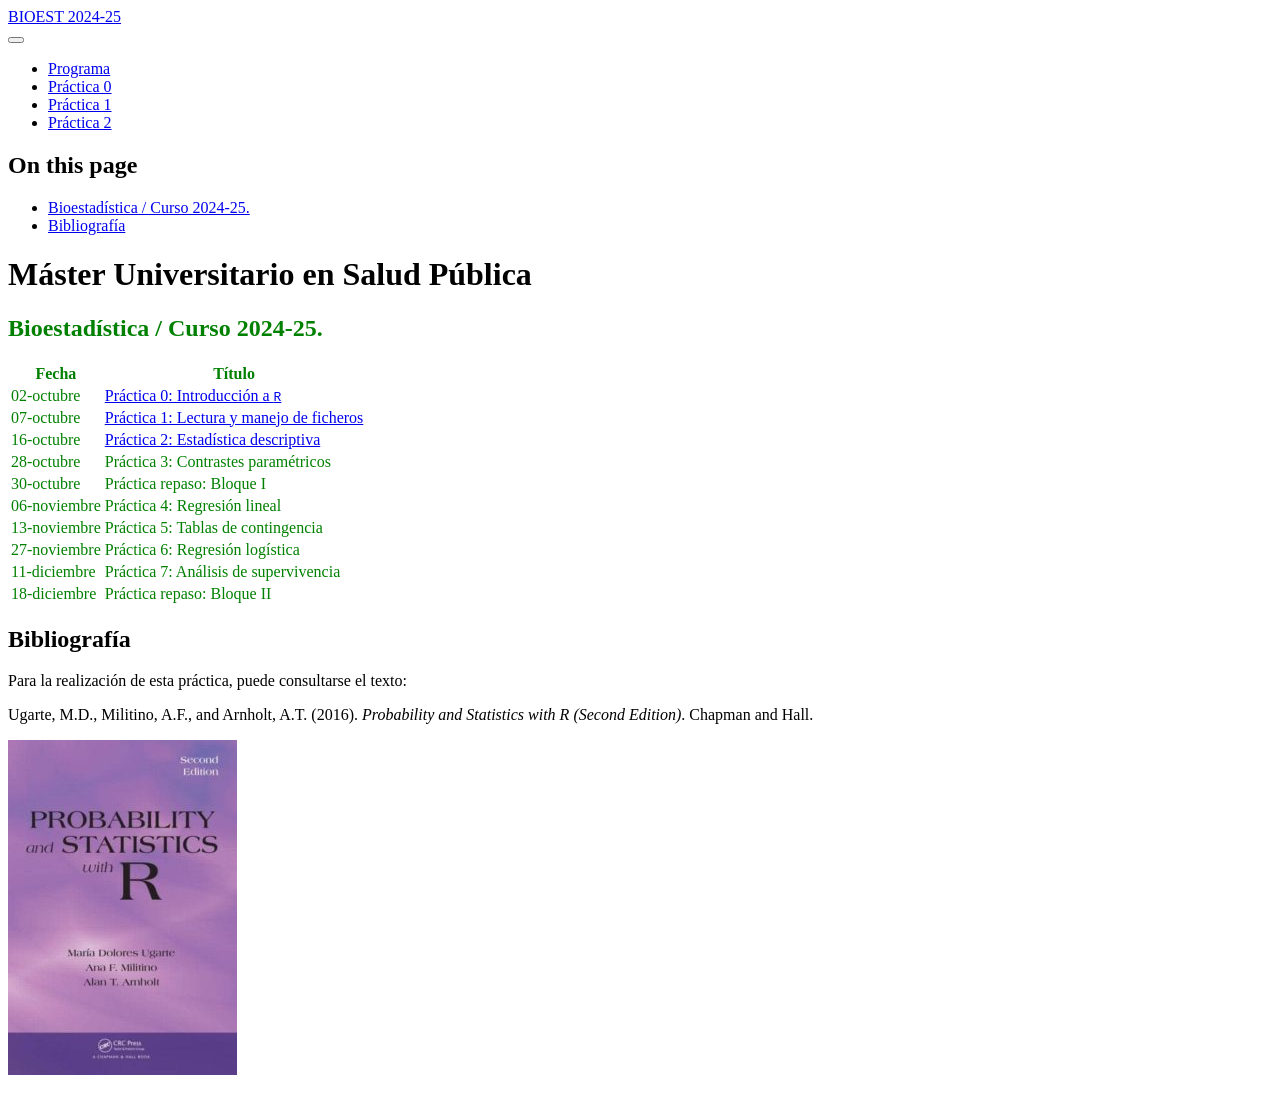
==== docs/index.html @ d5272cf6 "Ejercicio a entregar (práctica 2)" ====
<!DOCTYPE html>
<html xmlns="http://www.w3.org/1999/xhtml" lang="en" xml:lang="en"><head>

<meta charset="utf-8">
<meta name="generator" content="quarto-1.4.553">

<meta name="viewport" content="width=device-width, initial-scale=1.0, user-scalable=yes">


<title>BIOEST 2024-25 - Prácticas</title>
<style>
code{white-space: pre-wrap;}
span.smallcaps{font-variant: small-caps;}
div.columns{display: flex; gap: min(4vw, 1.5em);}
div.column{flex: auto; overflow-x: auto;}
div.hanging-indent{margin-left: 1.5em; text-indent: -1.5em;}
ul.task-list{list-style: none;}
ul.task-list li input[type="checkbox"] {
  width: 0.8em;
  margin: 0 0.8em 0.2em -1em; /* quarto-specific, see https://github.com/quarto-dev/quarto-cli/issues/4556 */ 
  vertical-align: middle;
}
</style>


<script src="site_libs/quarto-nav/quarto-nav.js"></script>
<script src="site_libs/quarto-nav/headroom.min.js"></script>
<script src="site_libs/clipboard/clipboard.min.js"></script>
<script src="site_libs/quarto-search/autocomplete.umd.js"></script>
<script src="site_libs/quarto-search/fuse.min.js"></script>
<script src="site_libs/quarto-search/quarto-search.js"></script>
<meta name="quarto:offset" content="./">
<script src="site_libs/quarto-html/quarto.js"></script>
<script src="site_libs/quarto-html/popper.min.js"></script>
<script src="site_libs/quarto-html/tippy.umd.min.js"></script>
<script src="site_libs/quarto-html/anchor.min.js"></script>
<link href="site_libs/quarto-html/tippy.css" rel="stylesheet">
<link href="site_libs/quarto-html/quarto-syntax-highlighting.css" rel="stylesheet" id="quarto-text-highlighting-styles">
<script src="site_libs/bootstrap/bootstrap.min.js"></script>
<link href="site_libs/bootstrap/bootstrap-icons.css" rel="stylesheet">
<link href="site_libs/bootstrap/bootstrap.min.css" rel="stylesheet" id="quarto-bootstrap" data-mode="light">
<script id="quarto-search-options" type="application/json">{
  "location": "navbar",
  "copy-button": false,
  "collapse-after": 3,
  "panel-placement": "end",
  "type": "overlay",
  "limit": 50,
  "keyboard-shortcut": [
    "f",
    "/",
    "s"
  ],
  "show-item-context": false,
  "language": {
    "search-no-results-text": "No results",
    "search-matching-documents-text": "matching documents",
    "search-copy-link-title": "Copy link to search",
    "search-hide-matches-text": "Hide additional matches",
    "search-more-match-text": "more match in this document",
    "search-more-matches-text": "more matches in this document",
    "search-clear-button-title": "Clear",
    "search-text-placeholder": "",
    "search-detached-cancel-button-title": "Cancel",
    "search-submit-button-title": "Submit",
    "search-label": "Search"
  }
}</script>


<link rel="stylesheet" href="styles.css">
</head>

<body class="nav-fixed">

<div id="quarto-search-results"></div>
  <header id="quarto-header" class="headroom fixed-top">
    <nav class="navbar navbar-expand-lg " data-bs-theme="dark">
      <div class="navbar-container container-fluid">
      <div class="navbar-brand-container mx-auto">
    <a class="navbar-brand" href="./index.html">
    <span class="navbar-title">BIOEST 2024-25</span>
    </a>
  </div>
            <div id="quarto-search" class="" title="Search"></div>
          <button class="navbar-toggler" type="button" data-bs-toggle="collapse" data-bs-target="#navbarCollapse" aria-controls="navbarCollapse" aria-expanded="false" aria-label="Toggle navigation" onclick="if (window.quartoToggleHeadroom) { window.quartoToggleHeadroom(); }">
  <span class="navbar-toggler-icon"></span>
</button>
          <div class="collapse navbar-collapse" id="navbarCollapse">
            <ul class="navbar-nav navbar-nav-scroll me-auto">
  <li class="nav-item">
    <a class="nav-link active" href="./index.html" aria-current="page"> 
<span class="menu-text">Programa</span></a>
  </li>  
  <li class="nav-item">
    <a class="nav-link" href="./Practica0.html"> 
<span class="menu-text">Práctica 0</span></a>
  </li>  
  <li class="nav-item">
    <a class="nav-link" href="./Practica1.html"> 
<span class="menu-text">Práctica 1</span></a>
  </li>  
  <li class="nav-item">
    <a class="nav-link" href="./Practica2.html"> 
<span class="menu-text">Práctica 2</span></a>
  </li>  
</ul>
          </div> <!-- /navcollapse -->
          <div class="quarto-navbar-tools">
</div>
      </div> <!-- /container-fluid -->
    </nav>
</header>
<!-- content -->
<div id="quarto-content" class="quarto-container page-columns page-rows-contents page-layout-article page-navbar">
<!-- sidebar -->
<!-- margin-sidebar -->
    <div id="quarto-margin-sidebar" class="sidebar margin-sidebar">
        <nav id="TOC" role="doc-toc" class="toc-active">
    <h2 id="toc-title">On this page</h2>
   
  <ul>
  <li><a href="#bioestadística-curso-2024-25." id="toc-bioestadística-curso-2024-25." class="nav-link active" data-scroll-target="#bioestadística-curso-2024-25.">Bioestadística / Curso 2024-25.</a></li>
  <li><a href="#bibliografía" id="toc-bibliografía" class="nav-link" data-scroll-target="#bibliografía">Bibliografía</a></li>
  </ul>
</nav>
    </div>
<!-- main -->
<main class="content" id="quarto-document-content">

<header id="title-block-header" class="quarto-title-block default">
<div class="quarto-title">
<h1 class="title">Máster Universitario en Salud Pública</h1>
</div>



<div class="quarto-title-meta">

    
  
    
  </div>
  


</header>


<section id="bioestadística-curso-2024-25." class="level2" style="color: green">
<h2 style="color: green" class="anchored" data-anchor-id="bioestadística-curso-2024-25.">Bioestadística / Curso 2024-25.</h2>
<table class="table">
<thead>
<tr class="header">
<th>Fecha</th>
<th>Título</th>
</tr>
</thead>
<tbody>
<tr class="odd">
<td>02-octubre</td>
<td><a href="./Practica0.html">Práctica 0: Introducción a <code>R</code></a></td>
</tr>
<tr class="even">
<td>07-octubre</td>
<td><a href="./Practica1.html">Práctica 1: Lectura y manejo de ficheros</a></td>
</tr>
<tr class="odd">
<td>16-octubre</td>
<td><a href="./Practica2.html">Práctica 2: Estadística descriptiva</a></td>
</tr>
<tr class="even">
<td>28-octubre</td>
<td>Práctica 3: Contrastes paramétricos</td>
</tr>
<tr class="odd">
<td>30-octubre</td>
<td>Práctica repaso: Bloque I</td>
</tr>
<tr class="even">
<td>06-noviembre</td>
<td>Práctica 4: Regresión lineal</td>
</tr>
<tr class="odd">
<td>13-noviembre</td>
<td>Práctica 5: Tablas de contingencia</td>
</tr>
<tr class="even">
<td>27-noviembre</td>
<td>Práctica 6: Regresión logística</td>
</tr>
<tr class="odd">
<td>11-diciembre</td>
<td>Práctica 7: Análisis de supervivencia</td>
</tr>
<tr class="even">
<td>18-diciembre</td>
<td>Práctica repaso: Bloque II</td>
</tr>
</tbody>
</table>
</section>
<section id="bibliografía" class="level2" style="color: black">
<h2 style="color: black" class="anchored" data-anchor-id="bibliografía">Bibliografía</h2>
<p>Para la realización de esta práctica, puede consultarse el texto:</p>
<p>Ugarte, M.D., Militino, A.F., and Arnholt, A.T. (2016). <em>Probability and Statistics with R (Second Edition)</em>. Chapman and Hall.</p>
<p><img src="img/PASWR2.jpg" class="img-fluid"></p>


</section>

</main> <!-- /main -->
<script id="quarto-html-after-body" type="application/javascript">
window.document.addEventListener("DOMContentLoaded", function (event) {
  const toggleBodyColorMode = (bsSheetEl) => {
    const mode = bsSheetEl.getAttribute("data-mode");
    const bodyEl = window.document.querySelector("body");
    if (mode === "dark") {
      bodyEl.classList.add("quarto-dark");
      bodyEl.classList.remove("quarto-light");
    } else {
      bodyEl.classList.add("quarto-light");
      bodyEl.classList.remove("quarto-dark");
    }
  }
  const toggleBodyColorPrimary = () => {
    const bsSheetEl = window.document.querySelector("link#quarto-bootstrap");
    if (bsSheetEl) {
      toggleBodyColorMode(bsSheetEl);
    }
  }
  toggleBodyColorPrimary();  
  const icon = "";
  const anchorJS = new window.AnchorJS();
  anchorJS.options = {
    placement: 'right',
    icon: icon
  };
  anchorJS.add('.anchored');
  const isCodeAnnotation = (el) => {
    for (const clz of el.classList) {
      if (clz.startsWith('code-annotation-')) {                     
        return true;
      }
    }
    return false;
  }
  const clipboard = new window.ClipboardJS('.code-copy-button', {
    text: function(trigger) {
      const codeEl = trigger.previousElementSibling.cloneNode(true);
      for (const childEl of codeEl.children) {
        if (isCodeAnnotation(childEl)) {
          childEl.remove();
        }
      }
      return codeEl.innerText;
    }
  });
  clipboard.on('success', function(e) {
    // button target
    const button = e.trigger;
    // don't keep focus
    button.blur();
    // flash "checked"
    button.classList.add('code-copy-button-checked');
    var currentTitle = button.getAttribute("title");
    button.setAttribute("title", "Copied!");
    let tooltip;
    if (window.bootstrap) {
      button.setAttribute("data-bs-toggle", "tooltip");
      button.setAttribute("data-bs-placement", "left");
      button.setAttribute("data-bs-title", "Copied!");
      tooltip = new bootstrap.Tooltip(button, 
        { trigger: "manual", 
          customClass: "code-copy-button-tooltip",
          offset: [0, -8]});
      tooltip.show();    
    }
    setTimeout(function() {
      if (tooltip) {
        tooltip.hide();
        button.removeAttribute("data-bs-title");
        button.removeAttribute("data-bs-toggle");
        button.removeAttribute("data-bs-placement");
      }
      button.setAttribute("title", currentTitle);
      button.classList.remove('code-copy-button-checked');
    }, 1000);
    // clear code selection
    e.clearSelection();
  });
    var localhostRegex = new RegExp(/^(?:http|https):\/\/localhost\:?[0-9]*\//);
    var mailtoRegex = new RegExp(/^mailto:/);
      var filterRegex = new RegExp('/' + window.location.host + '/');
    var isInternal = (href) => {
        return filterRegex.test(href) || localhostRegex.test(href) || mailtoRegex.test(href);
    }
    // Inspect non-navigation links and adorn them if external
 	var links = window.document.querySelectorAll('a[href]:not(.nav-link):not(.navbar-brand):not(.toc-action):not(.sidebar-link):not(.sidebar-item-toggle):not(.pagination-link):not(.no-external):not([aria-hidden]):not(.dropdown-item):not(.quarto-navigation-tool)');
    for (var i=0; i<links.length; i++) {
      const link = links[i];
      if (!isInternal(link.href)) {
        // undo the damage that might have been done by quarto-nav.js in the case of
        // links that we want to consider external
        if (link.dataset.originalHref !== undefined) {
          link.href = link.dataset.originalHref;
        }
          // target, if specified
          link.setAttribute("target", "_blank");
          if (link.getAttribute("rel") === null) {
            link.setAttribute("rel", "noopener");
          }
      }
    }
  function tippyHover(el, contentFn, onTriggerFn, onUntriggerFn) {
    const config = {
      allowHTML: true,
      maxWidth: 500,
      delay: 100,
      arrow: false,
      appendTo: function(el) {
          return el.parentElement;
      },
      interactive: true,
      interactiveBorder: 10,
      theme: 'quarto',
      placement: 'bottom-start',
    };
    if (contentFn) {
      config.content = contentFn;
    }
    if (onTriggerFn) {
      config.onTrigger = onTriggerFn;
    }
    if (onUntriggerFn) {
      config.onUntrigger = onUntriggerFn;
    }
    window.tippy(el, config); 
  }
  const noterefs = window.document.querySelectorAll('a[role="doc-noteref"]');
  for (var i=0; i<noterefs.length; i++) {
    const ref = noterefs[i];
    tippyHover(ref, function() {
      // use id or data attribute instead here
      let href = ref.getAttribute('data-footnote-href') || ref.getAttribute('href');
      try { href = new URL(href).hash; } catch {}
      const id = href.replace(/^#\/?/, "");
      const note = window.document.getElementById(id);
      if (note) {
        return note.innerHTML;
      } else {
        return "";
      }
    });
  }
  const xrefs = window.document.querySelectorAll('a.quarto-xref');
  const processXRef = (id, note) => {
    // Strip column container classes
    const stripColumnClz = (el) => {
      el.classList.remove("page-full", "page-columns");
      if (el.children) {
        for (const child of el.children) {
          stripColumnClz(child);
        }
      }
    }
    stripColumnClz(note)
    if (id === null || id.startsWith('sec-')) {
      // Special case sections, only their first couple elements
      const container = document.createElement("div");
      if (note.children && note.children.length > 2) {
        container.appendChild(note.children[0].cloneNode(true));
        for (let i = 1; i < note.children.length; i++) {
          const child = note.children[i];
          if (child.tagName === "P" && child.innerText === "") {
            continue;
          } else {
            container.appendChild(child.cloneNode(true));
            break;
          }
        }
        if (window.Quarto?.typesetMath) {
          window.Quarto.typesetMath(container);
        }
        return container.innerHTML
      } else {
        if (window.Quarto?.typesetMath) {
          window.Quarto.typesetMath(note);
        }
        return note.innerHTML;
      }
    } else {
      // Remove any anchor links if they are present
      const anchorLink = note.querySelector('a.anchorjs-link');
      if (anchorLink) {
        anchorLink.remove();
      }
      if (window.Quarto?.typesetMath) {
        window.Quarto.typesetMath(note);
      }
      // TODO in 1.5, we should make sure this works without a callout special case
      if (note.classList.contains("callout")) {
        return note.outerHTML;
      } else {
        return note.innerHTML;
      }
    }
  }
  for (var i=0; i<xrefs.length; i++) {
    const xref = xrefs[i];
    tippyHover(xref, undefined, function(instance) {
      instance.disable();
      let url = xref.getAttribute('href');
      let hash = undefined; 
      if (url.startsWith('#')) {
        hash = url;
      } else {
        try { hash = new URL(url).hash; } catch {}
      }
      if (hash) {
        const id = hash.replace(/^#\/?/, "");
        const note = window.document.getElementById(id);
        if (note !== null) {
          try {
            const html = processXRef(id, note.cloneNode(true));
            instance.setContent(html);
          } finally {
            instance.enable();
            instance.show();
          }
        } else {
          // See if we can fetch this
          fetch(url.split('#')[0])
          .then(res => res.text())
          .then(html => {
            const parser = new DOMParser();
            const htmlDoc = parser.parseFromString(html, "text/html");
            const note = htmlDoc.getElementById(id);
            if (note !== null) {
              const html = processXRef(id, note);
              instance.setContent(html);
            } 
          }).finally(() => {
            instance.enable();
            instance.show();
          });
        }
      } else {
        // See if we can fetch a full url (with no hash to target)
        // This is a special case and we should probably do some content thinning / targeting
        fetch(url)
        .then(res => res.text())
        .then(html => {
          const parser = new DOMParser();
          const htmlDoc = parser.parseFromString(html, "text/html");
          const note = htmlDoc.querySelector('main.content');
          if (note !== null) {
            // This should only happen for chapter cross references
            // (since there is no id in the URL)
            // remove the first header
            if (note.children.length > 0 && note.children[0].tagName === "HEADER") {
              note.children[0].remove();
            }
            const html = processXRef(null, note);
            instance.setContent(html);
          } 
        }).finally(() => {
          instance.enable();
          instance.show();
        });
      }
    }, function(instance) {
    });
  }
      let selectedAnnoteEl;
      const selectorForAnnotation = ( cell, annotation) => {
        let cellAttr = 'data-code-cell="' + cell + '"';
        let lineAttr = 'data-code-annotation="' +  annotation + '"';
        const selector = 'span[' + cellAttr + '][' + lineAttr + ']';
        return selector;
      }
      const selectCodeLines = (annoteEl) => {
        const doc = window.document;
        const targetCell = annoteEl.getAttribute("data-target-cell");
        const targetAnnotation = annoteEl.getAttribute("data-target-annotation");
        const annoteSpan = window.document.querySelector(selectorForAnnotation(targetCell, targetAnnotation));
        const lines = annoteSpan.getAttribute("data-code-lines").split(",");
        const lineIds = lines.map((line) => {
          return targetCell + "-" + line;
        })
        let top = null;
        let height = null;
        let parent = null;
        if (lineIds.length > 0) {
            //compute the position of the single el (top and bottom and make a div)
            const el = window.document.getElementById(lineIds[0]);
            top = el.offsetTop;
            height = el.offsetHeight;
            parent = el.parentElement.parentElement;
          if (lineIds.length > 1) {
            const lastEl = window.document.getElementById(lineIds[lineIds.length - 1]);
            const bottom = lastEl.offsetTop + lastEl.offsetHeight;
            height = bottom - top;
          }
          if (top !== null && height !== null && parent !== null) {
            // cook up a div (if necessary) and position it 
            let div = window.document.getElementById("code-annotation-line-highlight");
            if (div === null) {
              div = window.document.createElement("div");
              div.setAttribute("id", "code-annotation-line-highlight");
              div.style.position = 'absolute';
              parent.appendChild(div);
            }
            div.style.top = top - 2 + "px";
            div.style.height = height + 4 + "px";
            div.style.left = 0;
            let gutterDiv = window.document.getElementById("code-annotation-line-highlight-gutter");
            if (gutterDiv === null) {
              gutterDiv = window.document.createElement("div");
              gutterDiv.setAttribute("id", "code-annotation-line-highlight-gutter");
              gutterDiv.style.position = 'absolute';
              const codeCell = window.document.getElementById(targetCell);
              const gutter = codeCell.querySelector('.code-annotation-gutter');
              gutter.appendChild(gutterDiv);
            }
            gutterDiv.style.top = top - 2 + "px";
            gutterDiv.style.height = height + 4 + "px";
          }
          selectedAnnoteEl = annoteEl;
        }
      };
      const unselectCodeLines = () => {
        const elementsIds = ["code-annotation-line-highlight", "code-annotation-line-highlight-gutter"];
        elementsIds.forEach((elId) => {
          const div = window.document.getElementById(elId);
          if (div) {
            div.remove();
          }
        });
        selectedAnnoteEl = undefined;
      };
        // Handle positioning of the toggle
    window.addEventListener(
      "resize",
      throttle(() => {
        elRect = undefined;
        if (selectedAnnoteEl) {
          selectCodeLines(selectedAnnoteEl);
        }
      }, 10)
    );
    function throttle(fn, ms) {
    let throttle = false;
    let timer;
      return (...args) => {
        if(!throttle) { // first call gets through
            fn.apply(this, args);
            throttle = true;
        } else { // all the others get throttled
            if(timer) clearTimeout(timer); // cancel #2
            timer = setTimeout(() => {
              fn.apply(this, args);
              timer = throttle = false;
            }, ms);
        }
      };
    }
      // Attach click handler to the DT
      const annoteDls = window.document.querySelectorAll('dt[data-target-cell]');
      for (const annoteDlNode of annoteDls) {
        annoteDlNode.addEventListener('click', (event) => {
          const clickedEl = event.target;
          if (clickedEl !== selectedAnnoteEl) {
            unselectCodeLines();
            const activeEl = window.document.querySelector('dt[data-target-cell].code-annotation-active');
            if (activeEl) {
              activeEl.classList.remove('code-annotation-active');
            }
            selectCodeLines(clickedEl);
            clickedEl.classList.add('code-annotation-active');
          } else {
            // Unselect the line
            unselectCodeLines();
            clickedEl.classList.remove('code-annotation-active');
          }
        });
      }
  const findCites = (el) => {
    const parentEl = el.parentElement;
    if (parentEl) {
      const cites = parentEl.dataset.cites;
      if (cites) {
        return {
          el,
          cites: cites.split(' ')
        };
      } else {
        return findCites(el.parentElement)
      }
    } else {
      return undefined;
    }
  };
  var bibliorefs = window.document.querySelectorAll('a[role="doc-biblioref"]');
  for (var i=0; i<bibliorefs.length; i++) {
    const ref = bibliorefs[i];
    const citeInfo = findCites(ref);
    if (citeInfo) {
      tippyHover(citeInfo.el, function() {
        var popup = window.document.createElement('div');
        citeInfo.cites.forEach(function(cite) {
          var citeDiv = window.document.createElement('div');
          citeDiv.classList.add('hanging-indent');
          citeDiv.classList.add('csl-entry');
          var biblioDiv = window.document.getElementById('ref-' + cite);
          if (biblioDiv) {
            citeDiv.innerHTML = biblioDiv.innerHTML;
          }
          popup.appendChild(citeDiv);
        });
        return popup.innerHTML;
      });
    }
  }
});
</script>
</div> <!-- /content -->




</body></html>
---- docs/site_libs/quarto-html/tippy.css ----
.tippy-box[data-animation=fade][data-state=hidden]{opacity:0}[data-tippy-root]{max-width:calc(100vw - 10px)}.tippy-box{position:relative;background-color:#333;color:#fff;border-radius:4px;font-size:14px;line-height:1.4;white-space:normal;outline:0;transition-property:transform,visibility,opacity}.tippy-box[data-placement^=top]>.tippy-arrow{bottom:0}.tippy-box[data-placement^=top]>.tippy-arrow:before{bottom:-7px;left:0;border-width:8px 8px 0;border-top-color:initial;transform-origin:center top}.tippy-box[data-placement^=bottom]>.tippy-arrow{top:0}.tippy-box[data-placement^=bottom]>.tippy-arrow:before{top:-7px;left:0;border-width:0 8px 8px;border-bottom-color:initial;transform-origin:center bottom}.tippy-box[data-placement^=left]>.tippy-arrow{right:0}.tippy-box[data-placement^=left]>.tippy-arrow:before{border-width:8px 0 8px 8px;border-left-color:initial;right:-7px;transform-origin:center left}.tippy-box[data-placement^=right]>.tippy-arrow{left:0}.tippy-box[data-placement^=right]>.tippy-arrow:before{left:-7px;border-width:8px 8px 8px 0;border-right-color:initial;transform-origin:center right}.tippy-box[data-inertia][data-state=visible]{transition-timing-function:cubic-bezier(.54,1.5,.38,1.11)}.tippy-arrow{width:16px;height:16px;color:#333}.tippy-arrow:before{content:"";position:absolute;border-color:transparent;border-style:solid}.tippy-content{position:relative;padding:5px 9px;z-index:1}
---- docs/site_libs/quarto-html/quarto-syntax-highlighting.css ----
/* quarto syntax highlight colors */
:root {
  --quarto-hl-ot-color: #003B4F;
  --quarto-hl-at-color: #657422;
  --quarto-hl-ss-color: #20794D;
  --quarto-hl-an-color: #5E5E5E;
  --quarto-hl-fu-color: #4758AB;
  --quarto-hl-st-color: #20794D;
  --quarto-hl-cf-color: #003B4F;
  --quarto-hl-op-color: #5E5E5E;
  --quarto-hl-er-color: #AD0000;
  --quarto-hl-bn-color: #AD0000;
  --quarto-hl-al-color: #AD0000;
  --quarto-hl-va-color: #111111;
  --quarto-hl-bu-color: inherit;
  --quarto-hl-ex-color: inherit;
  --quarto-hl-pp-color: #AD0000;
  --quarto-hl-in-color: #5E5E5E;
  --quarto-hl-vs-color: #20794D;
  --quarto-hl-wa-color: #5E5E5E;
  --quarto-hl-do-color: #5E5E5E;
  --quarto-hl-im-color: #00769E;
  --quarto-hl-ch-color: #20794D;
  --quarto-hl-dt-color: #AD0000;
  --quarto-hl-fl-color: #AD0000;
  --quarto-hl-co-color: #5E5E5E;
  --quarto-hl-cv-color: #5E5E5E;
  --quarto-hl-cn-color: #8f5902;
  --quarto-hl-sc-color: #5E5E5E;
  --quarto-hl-dv-color: #AD0000;
  --quarto-hl-kw-color: #003B4F;
}

/* other quarto variables */
:root {
  --quarto-font-monospace: SFMono-Regular, Menlo, Monaco, Consolas, "Liberation Mono", "Courier New", monospace;
}

pre > code.sourceCode > span {
  color: #003B4F;
}

code span {
  color: #003B4F;
}

code.sourceCode > span {
  color: #003B4F;
}

div.sourceCode,
div.sourceCode pre.sourceCode {
  color: #003B4F;
}

code span.ot {
  color: #003B4F;
  font-style: inherit;
}

code span.at {
  color: #657422;
  font-style: inherit;
}

code span.ss {
  color: #20794D;
  font-style: inherit;
}

code span.an {
  color: #5E5E5E;
  font-style: inherit;
}

code span.fu {
  color: #4758AB;
  font-style: inherit;
}

code span.st {
  color: #20794D;
  font-style: inherit;
}

code span.cf {
  color: #003B4F;
  font-style: inherit;
}

code span.op {
  color: #5E5E5E;
  font-style: inherit;
}

code span.er {
  color: #AD0000;
  font-style: inherit;
}

code span.bn {
  color: #AD0000;
  font-style: inherit;
}

code span.al {
  color: #AD0000;
  font-style: inherit;
}

code span.va {
  color: #111111;
  font-style: inherit;
}

code span.bu {
  font-style: inherit;
}

code span.ex {
  font-style: inherit;
}

code span.pp {
  color: #AD0000;
  font-style: inherit;
}

code span.in {
  color: #5E5E5E;
  font-style: inherit;
}

code span.vs {
  color: #20794D;
  font-style: inherit;
}

code span.wa {
  color: #5E5E5E;
  font-style: italic;
}

code span.do {
  color: #5E5E5E;
  font-style: italic;
}

code span.im {
  color: #00769E;
  font-style: inherit;
}

code span.ch {
  color: #20794D;
  font-style: inherit;
}

code span.dt {
  color: #AD0000;
  font-style: inherit;
}

code span.fl {
  color: #AD0000;
  font-style: inherit;
}

code span.co {
  color: #5E5E5E;
  font-style: inherit;
}

code span.cv {
  color: #5E5E5E;
  font-style: italic;
}

code span.cn {
  color: #8f5902;
  font-style: inherit;
}

code span.sc {
  color: #5E5E5E;
  font-style: inherit;
}

code span.dv {
  color: #AD0000;
  font-style: inherit;
}

code span.kw {
  color: #003B4F;
  font-style: inherit;
}

.prevent-inlining {
  content: "</";
}

/*# sourceMappingURL=debc5d5d77c3f9108843748ff7464032.css.map */
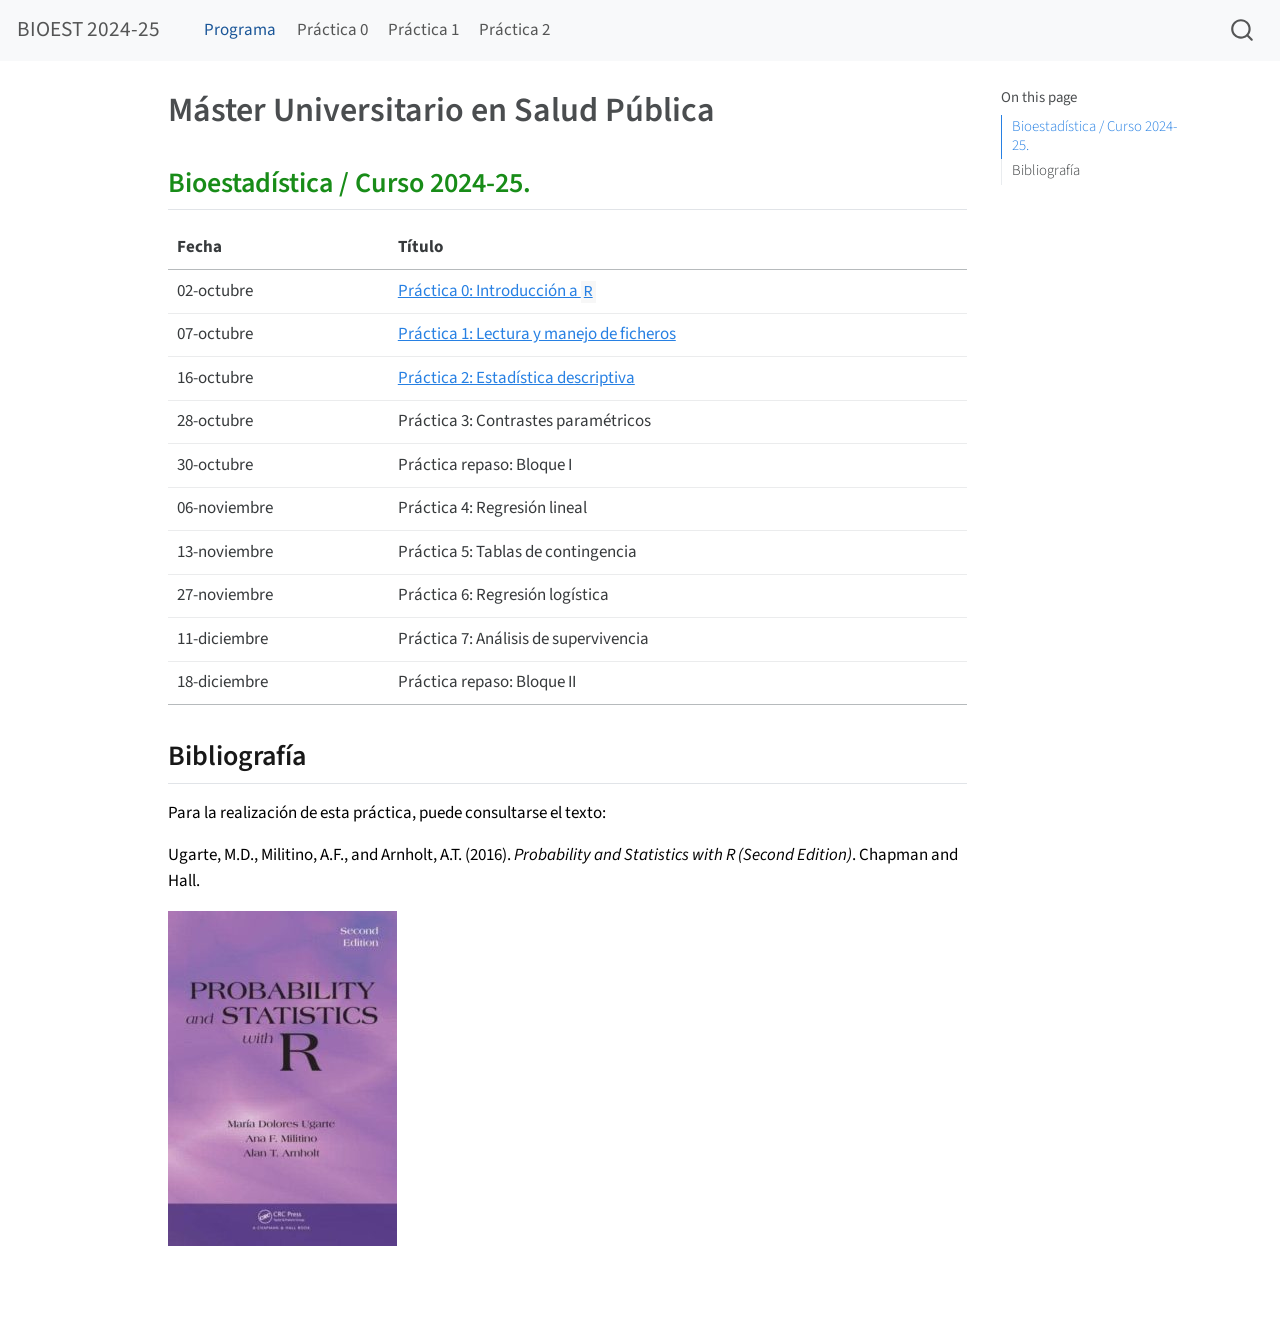
==== commit 08ceca28: "Actualizar código" ====
--- a/docs/index.html
+++ b/docs/index.html
@@ -2,7 +2,7 @@
 <html xmlns="http://www.w3.org/1999/xhtml" lang="en" xml:lang="en"><head>
 
 <meta charset="utf-8">
-<meta name="generator" content="quarto-1.4.553">
+<meta name="generator" content="quarto-1.3.450">
 
 <meta name="viewport" content="width=device-width, initial-scale=1.0, user-scalable=yes">
 
@@ -45,13 +45,7 @@
   "collapse-after": 3,
   "panel-placement": "end",
   "type": "overlay",
-  "limit": 50,
-  "keyboard-shortcut": [
-    "f",
-    "/",
-    "s"
-  ],
-  "show-item-context": false,
+  "limit": 20,
   "language": {
     "search-no-results-text": "No results",
     "search-matching-documents-text": "matching documents",
@@ -60,7 +54,6 @@
     "search-more-match-text": "more match in this document",
     "search-more-matches-text": "more matches in this document",
     "search-clear-button-title": "Clear",
-    "search-text-placeholder": "",
     "search-detached-cancel-button-title": "Cancel",
     "search-submit-button-title": "Submit",
     "search-label": "Search"
@@ -75,9 +68,9 @@
 
 <div id="quarto-search-results"></div>
   <header id="quarto-header" class="headroom fixed-top">
-    <nav class="navbar navbar-expand-lg " data-bs-theme="dark">
+    <nav class="navbar navbar-expand-lg navbar-dark ">
       <div class="navbar-container container-fluid">
-      <div class="navbar-brand-container mx-auto">
+      <div class="navbar-brand-container">
     <a class="navbar-brand" href="./index.html">
     <span class="navbar-title">BIOEST 2024-25</span>
     </a>
@@ -89,25 +82,25 @@
           <div class="collapse navbar-collapse" id="navbarCollapse">
             <ul class="navbar-nav navbar-nav-scroll me-auto">
   <li class="nav-item">
-    <a class="nav-link active" href="./index.html" aria-current="page"> 
-<span class="menu-text">Programa</span></a>
+    <a class="nav-link active" href="./index.html" rel="" target="" aria-current="page">
+ <span class="menu-text">Programa</span></a>
   </li>  
   <li class="nav-item">
-    <a class="nav-link" href="./Practica0.html"> 
-<span class="menu-text">Práctica 0</span></a>
+    <a class="nav-link" href="./Practica0.html" rel="" target="">
+ <span class="menu-text">Práctica 0</span></a>
   </li>  
   <li class="nav-item">
-    <a class="nav-link" href="./Practica1.html"> 
-<span class="menu-text">Práctica 1</span></a>
+    <a class="nav-link" href="./Practica1.html" rel="" target="">
+ <span class="menu-text">Práctica 1</span></a>
   </li>  
   <li class="nav-item">
-    <a class="nav-link" href="./Practica2.html"> 
-<span class="menu-text">Práctica 2</span></a>
+    <a class="nav-link" href="./Practica2.html" rel="" target="">
+ <span class="menu-text">Práctica 2</span></a>
   </li>  
 </ul>
+            <div class="quarto-navbar-tools ms-auto">
+</div>
           </div> <!-- /navcollapse -->
-          <div class="quarto-navbar-tools">
-</div>
       </div> <!-- /container-fluid -->
     </nav>
 </header>
@@ -143,9 +136,7 @@
   </div>
   
 
-
 </header>
-
 
 <section id="bioestadística-curso-2024-25." class="level2" style="color: green">
 <h2 style="color: green" class="anchored" data-anchor-id="bioestadística-curso-2024-25.">Bioestadística / Curso 2024-25.</h2>
@@ -289,32 +280,10 @@
     // clear code selection
     e.clearSelection();
   });
-    var localhostRegex = new RegExp(/^(?:http|https):\/\/localhost\:?[0-9]*\//);
-    var mailtoRegex = new RegExp(/^mailto:/);
-      var filterRegex = new RegExp('/' + window.location.host + '/');
-    var isInternal = (href) => {
-        return filterRegex.test(href) || localhostRegex.test(href) || mailtoRegex.test(href);
-    }
-    // Inspect non-navigation links and adorn them if external
- 	var links = window.document.querySelectorAll('a[href]:not(.nav-link):not(.navbar-brand):not(.toc-action):not(.sidebar-link):not(.sidebar-item-toggle):not(.pagination-link):not(.no-external):not([aria-hidden]):not(.dropdown-item):not(.quarto-navigation-tool)');
-    for (var i=0; i<links.length; i++) {
-      const link = links[i];
-      if (!isInternal(link.href)) {
-        // undo the damage that might have been done by quarto-nav.js in the case of
-        // links that we want to consider external
-        if (link.dataset.originalHref !== undefined) {
-          link.href = link.dataset.originalHref;
-        }
-          // target, if specified
-          link.setAttribute("target", "_blank");
-          if (link.getAttribute("rel") === null) {
-            link.setAttribute("rel", "noopener");
-          }
-      }
-    }
-  function tippyHover(el, contentFn, onTriggerFn, onUntriggerFn) {
+  function tippyHover(el, contentFn) {
     const config = {
       allowHTML: true,
+      content: contentFn,
       maxWidth: 500,
       delay: 100,
       arrow: false,
@@ -324,17 +293,8 @@
       interactive: true,
       interactiveBorder: 10,
       theme: 'quarto',
-      placement: 'bottom-start',
+      placement: 'bottom-start'
     };
-    if (contentFn) {
-      config.content = contentFn;
-    }
-    if (onTriggerFn) {
-      config.onTrigger = onTriggerFn;
-    }
-    if (onUntriggerFn) {
-      config.onUntrigger = onUntriggerFn;
-    }
     window.tippy(el, config); 
   }
   const noterefs = window.document.querySelectorAll('a[role="doc-noteref"]');
@@ -346,130 +306,7 @@
       try { href = new URL(href).hash; } catch {}
       const id = href.replace(/^#\/?/, "");
       const note = window.document.getElementById(id);
-      if (note) {
-        return note.innerHTML;
-      } else {
-        return "";
-      }
-    });
-  }
-  const xrefs = window.document.querySelectorAll('a.quarto-xref');
-  const processXRef = (id, note) => {
-    // Strip column container classes
-    const stripColumnClz = (el) => {
-      el.classList.remove("page-full", "page-columns");
-      if (el.children) {
-        for (const child of el.children) {
-          stripColumnClz(child);
-        }
-      }
-    }
-    stripColumnClz(note)
-    if (id === null || id.startsWith('sec-')) {
-      // Special case sections, only their first couple elements
-      const container = document.createElement("div");
-      if (note.children && note.children.length > 2) {
-        container.appendChild(note.children[0].cloneNode(true));
-        for (let i = 1; i < note.children.length; i++) {
-          const child = note.children[i];
-          if (child.tagName === "P" && child.innerText === "") {
-            continue;
-          } else {
-            container.appendChild(child.cloneNode(true));
-            break;
-          }
-        }
-        if (window.Quarto?.typesetMath) {
-          window.Quarto.typesetMath(container);
-        }
-        return container.innerHTML
-      } else {
-        if (window.Quarto?.typesetMath) {
-          window.Quarto.typesetMath(note);
-        }
-        return note.innerHTML;
-      }
-    } else {
-      // Remove any anchor links if they are present
-      const anchorLink = note.querySelector('a.anchorjs-link');
-      if (anchorLink) {
-        anchorLink.remove();
-      }
-      if (window.Quarto?.typesetMath) {
-        window.Quarto.typesetMath(note);
-      }
-      // TODO in 1.5, we should make sure this works without a callout special case
-      if (note.classList.contains("callout")) {
-        return note.outerHTML;
-      } else {
-        return note.innerHTML;
-      }
-    }
-  }
-  for (var i=0; i<xrefs.length; i++) {
-    const xref = xrefs[i];
-    tippyHover(xref, undefined, function(instance) {
-      instance.disable();
-      let url = xref.getAttribute('href');
-      let hash = undefined; 
-      if (url.startsWith('#')) {
-        hash = url;
-      } else {
-        try { hash = new URL(url).hash; } catch {}
-      }
-      if (hash) {
-        const id = hash.replace(/^#\/?/, "");
-        const note = window.document.getElementById(id);
-        if (note !== null) {
-          try {
-            const html = processXRef(id, note.cloneNode(true));
-            instance.setContent(html);
-          } finally {
-            instance.enable();
-            instance.show();
-          }
-        } else {
-          // See if we can fetch this
-          fetch(url.split('#')[0])
-          .then(res => res.text())
-          .then(html => {
-            const parser = new DOMParser();
-            const htmlDoc = parser.parseFromString(html, "text/html");
-            const note = htmlDoc.getElementById(id);
-            if (note !== null) {
-              const html = processXRef(id, note);
-              instance.setContent(html);
-            } 
-          }).finally(() => {
-            instance.enable();
-            instance.show();
-          });
-        }
-      } else {
-        // See if we can fetch a full url (with no hash to target)
-        // This is a special case and we should probably do some content thinning / targeting
-        fetch(url)
-        .then(res => res.text())
-        .then(html => {
-          const parser = new DOMParser();
-          const htmlDoc = parser.parseFromString(html, "text/html");
-          const note = htmlDoc.querySelector('main.content');
-          if (note !== null) {
-            // This should only happen for chapter cross references
-            // (since there is no id in the URL)
-            // remove the first header
-            if (note.children.length > 0 && note.children[0].tagName === "HEADER") {
-              note.children[0].remove();
-            }
-            const html = processXRef(null, note);
-            instance.setContent(html);
-          } 
-        }).finally(() => {
-          instance.enable();
-          instance.show();
-        });
-      }
-    }, function(instance) {
+      return note.innerHTML;
     });
   }
       let selectedAnnoteEl;
@@ -513,7 +350,6 @@
             }
             div.style.top = top - 2 + "px";
             div.style.height = height + 4 + "px";
-            div.style.left = 0;
             let gutterDiv = window.document.getElementById("code-annotation-line-highlight-gutter");
             if (gutterDiv === null) {
               gutterDiv = window.document.createElement("div");
@@ -539,32 +375,6 @@
         });
         selectedAnnoteEl = undefined;
       };
-        // Handle positioning of the toggle
-    window.addEventListener(
-      "resize",
-      throttle(() => {
-        elRect = undefined;
-        if (selectedAnnoteEl) {
-          selectCodeLines(selectedAnnoteEl);
-        }
-      }, 10)
-    );
-    function throttle(fn, ms) {
-    let throttle = false;
-    let timer;
-      return (...args) => {
-        if(!throttle) { // first call gets through
-            fn.apply(this, args);
-            throttle = true;
-        } else { // all the others get throttled
-            if(timer) clearTimeout(timer); // cancel #2
-            timer = setTimeout(() => {
-              fn.apply(this, args);
-              timer = throttle = false;
-            }, ms);
-        }
-      };
-    }
       // Attach click handler to the DT
       const annoteDls = window.document.querySelectorAll('dt[data-target-cell]');
       for (const annoteDlNode of annoteDls) {
@@ -622,11 +432,24 @@
       });
     }
   }
+    var localhostRegex = new RegExp(/^(?:http|https):\/\/localhost\:?[0-9]*\//);
+      var filterRegex = new RegExp('/' + window.location.host + '/');
+    var isInternal = (href) => {
+        return filterRegex.test(href) || localhostRegex.test(href);
+    }
+    // Inspect non-navigation links and adorn them if external
+ 	var links = window.document.querySelectorAll('a[href]:not(.nav-link):not(.navbar-brand):not(.toc-action):not(.sidebar-link):not(.sidebar-item-toggle):not(.pagination-link):not(.no-external):not([aria-hidden]):not(.dropdown-item)');
+    for (var i=0; i<links.length; i++) {
+      const link = links[i];
+      if (!isInternal(link.href)) {
+          // target, if specified
+          link.setAttribute("target", "_blank");
+      }
+    }
 });
 </script>
 </div> <!-- /content -->
 
 
 
-
 </body></html>
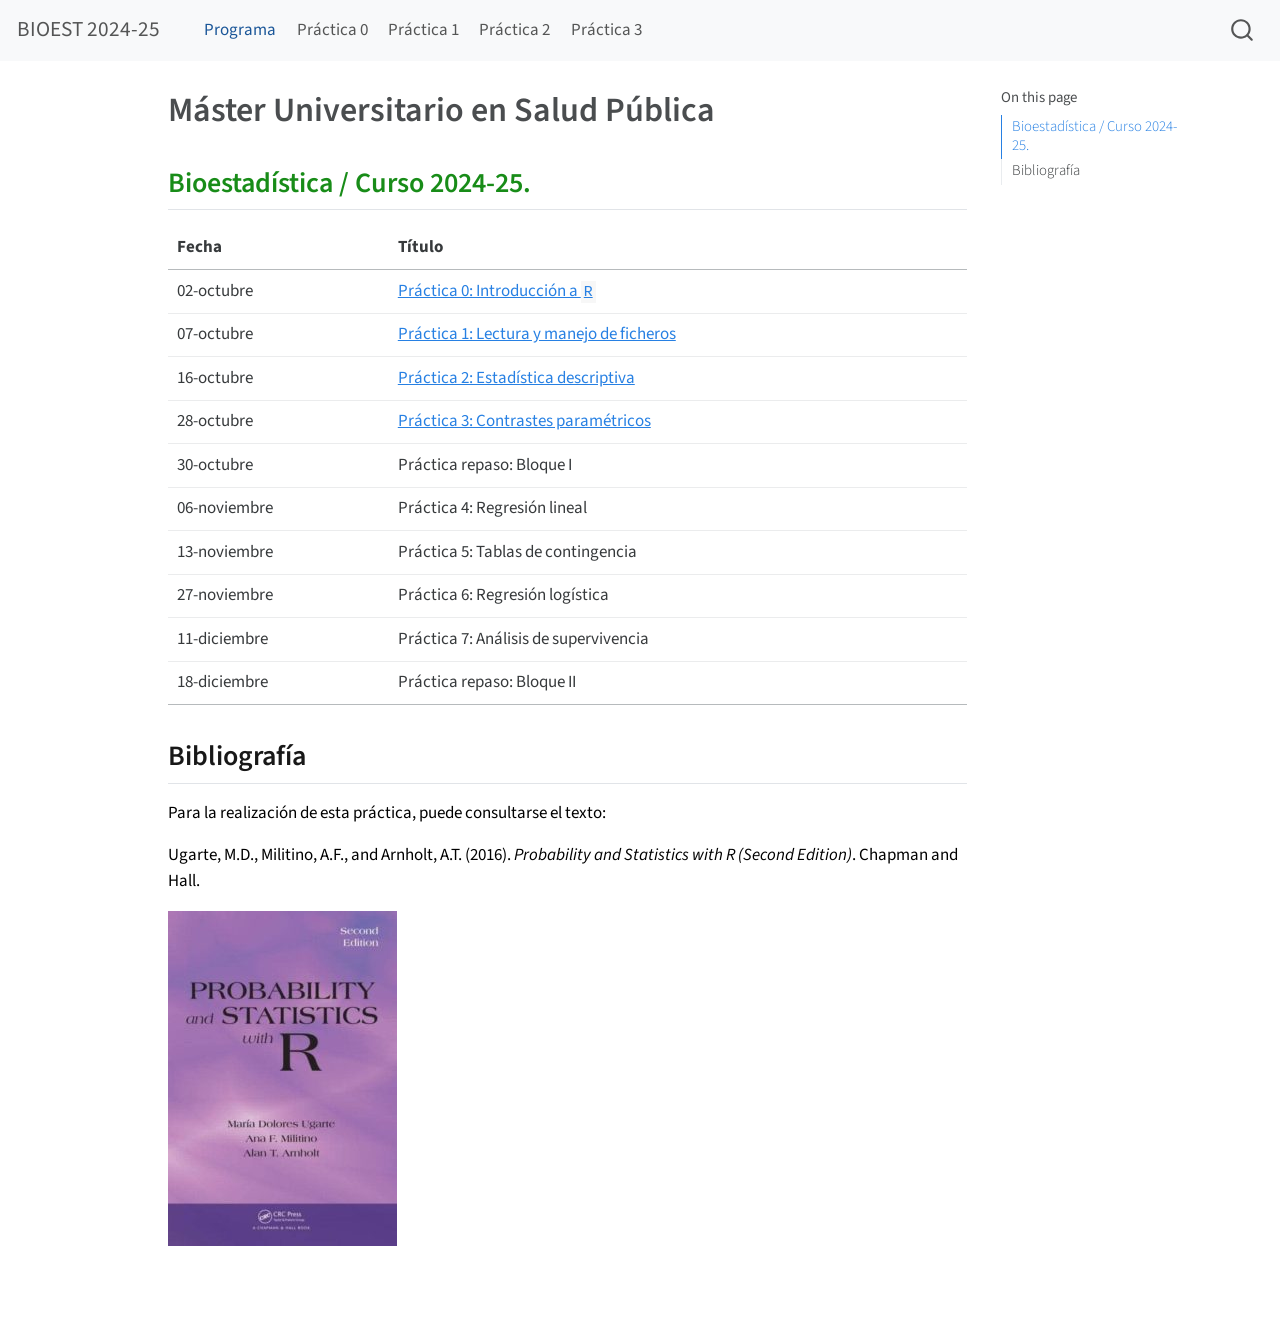
==== commit 64d0d7d0: "Práctica 3" ====
--- a/docs/index.html
+++ b/docs/index.html
@@ -97,6 +97,10 @@
     <a class="nav-link" href="./Practica2.html" rel="" target="">
  <span class="menu-text">Práctica 2</span></a>
   </li>  
+  <li class="nav-item">
+    <a class="nav-link" href="./Practica3.html" rel="" target="">
+ <span class="menu-text">Práctica 3</span></a>
+  </li>  
 </ul>
             <div class="quarto-navbar-tools ms-auto">
 </div>
@@ -162,7 +166,7 @@
 </tr>
 <tr class="even">
 <td>28-octubre</td>
-<td>Práctica 3: Contrastes paramétricos</td>
+<td><a href="./Practica3.html">Práctica 3: Contrastes paramétricos</a></td>
 </tr>
 <tr class="odd">
 <td>30-octubre</td>
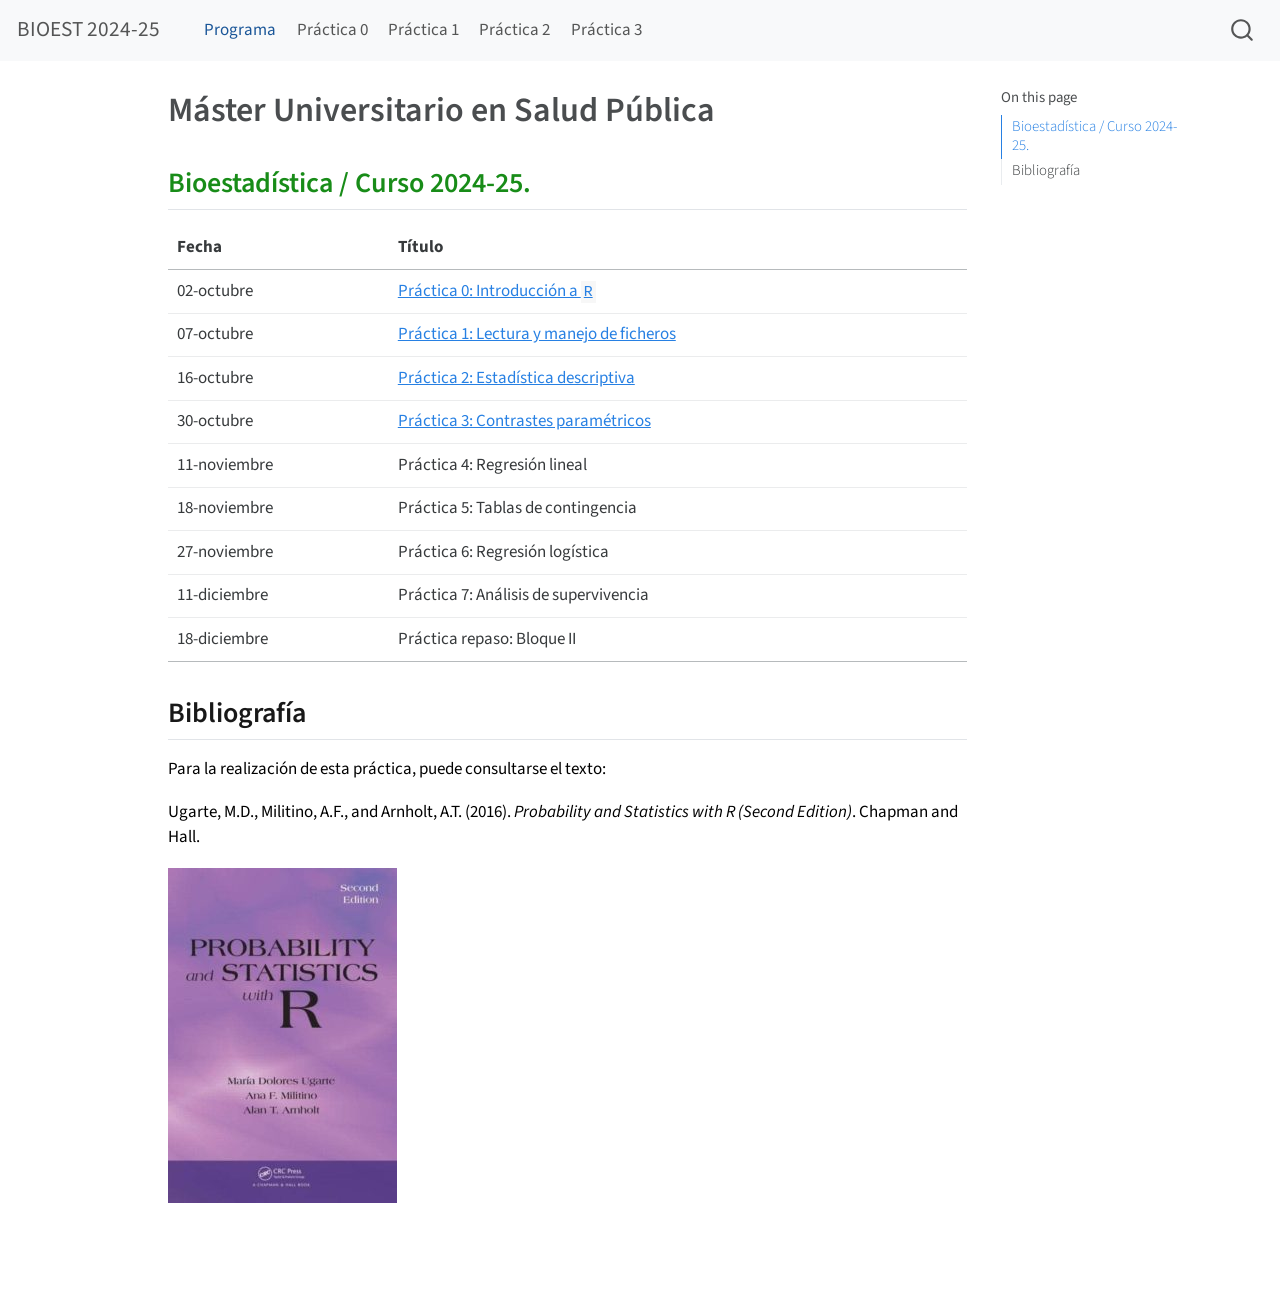
==== commit a09d5f7b: "Update files" ====
--- a/docs/index.html
+++ b/docs/index.html
@@ -165,30 +165,26 @@
 <td><a href="./Practica2.html">Práctica 2: Estadística descriptiva</a></td>
 </tr>
 <tr class="even">
-<td>28-octubre</td>
+<td>30-octubre</td>
 <td><a href="./Practica3.html">Práctica 3: Contrastes paramétricos</a></td>
 </tr>
 <tr class="odd">
-<td>30-octubre</td>
-<td>Práctica repaso: Bloque I</td>
+<td>11-noviembre</td>
+<td>Práctica 4: Regresión lineal</td>
 </tr>
 <tr class="even">
-<td>06-noviembre</td>
-<td>Práctica 4: Regresión lineal</td>
+<td>18-noviembre</td>
+<td>Práctica 5: Tablas de contingencia</td>
 </tr>
 <tr class="odd">
-<td>13-noviembre</td>
-<td>Práctica 5: Tablas de contingencia</td>
-</tr>
-<tr class="even">
 <td>27-noviembre</td>
 <td>Práctica 6: Regresión logística</td>
 </tr>
-<tr class="odd">
+<tr class="even">
 <td>11-diciembre</td>
 <td>Práctica 7: Análisis de supervivencia</td>
 </tr>
-<tr class="even">
+<tr class="odd">
 <td>18-diciembre</td>
 <td>Práctica repaso: Bloque II</td>
 </tr>
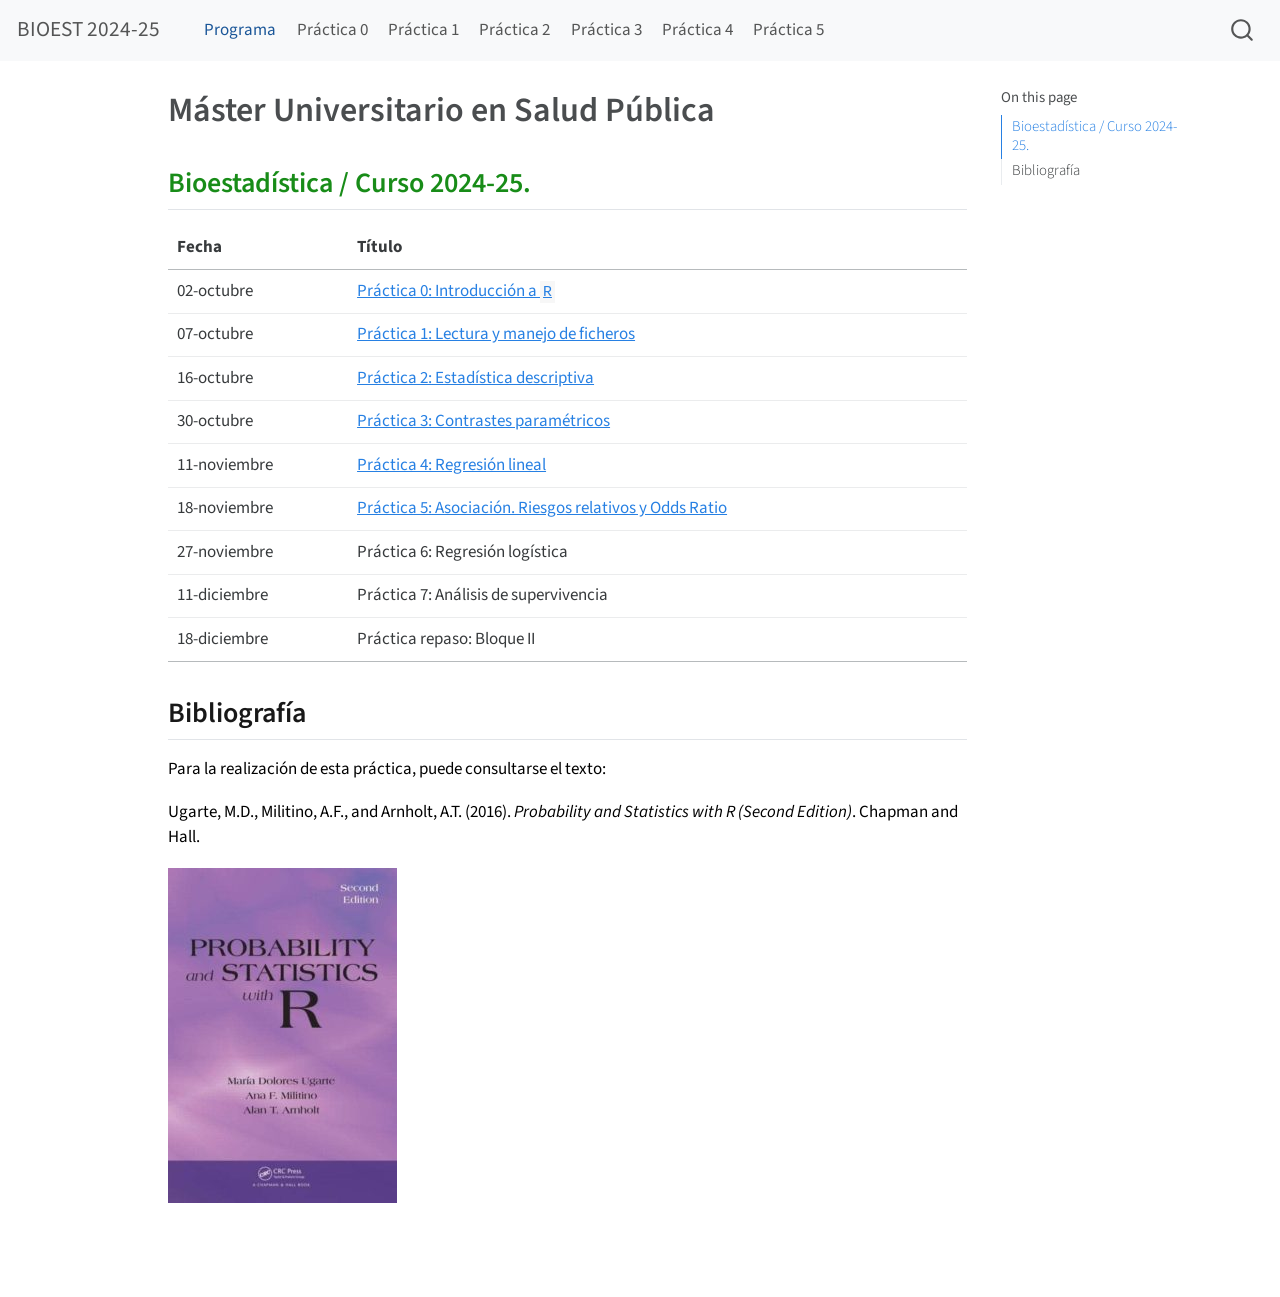
==== commit 58bc45fe: "Practica 5" ====
--- a/docs/index.html
+++ b/docs/index.html
@@ -101,6 +101,14 @@
     <a class="nav-link" href="./Practica3.html" rel="" target="">
  <span class="menu-text">Práctica 3</span></a>
   </li>  
+  <li class="nav-item">
+    <a class="nav-link" href="./Practica4.html" rel="" target="">
+ <span class="menu-text">Práctica 4</span></a>
+  </li>  
+  <li class="nav-item">
+    <a class="nav-link" href="./Practica5.html" rel="" target="">
+ <span class="menu-text">Práctica 5</span></a>
+  </li>  
 </ul>
             <div class="quarto-navbar-tools ms-auto">
 </div>
@@ -170,11 +178,11 @@
 </tr>
 <tr class="odd">
 <td>11-noviembre</td>
-<td>Práctica 4: Regresión lineal</td>
+<td><a href="./Practica4.html">Práctica 4: Regresión lineal</a></td>
 </tr>
 <tr class="even">
 <td>18-noviembre</td>
-<td>Práctica 5: Tablas de contingencia</td>
+<td><a href="./Practica5.html">Práctica 5: Asociación. Riesgos relativos y Odds Ratio</a></td>
 </tr>
 <tr class="odd">
 <td>27-noviembre</td>
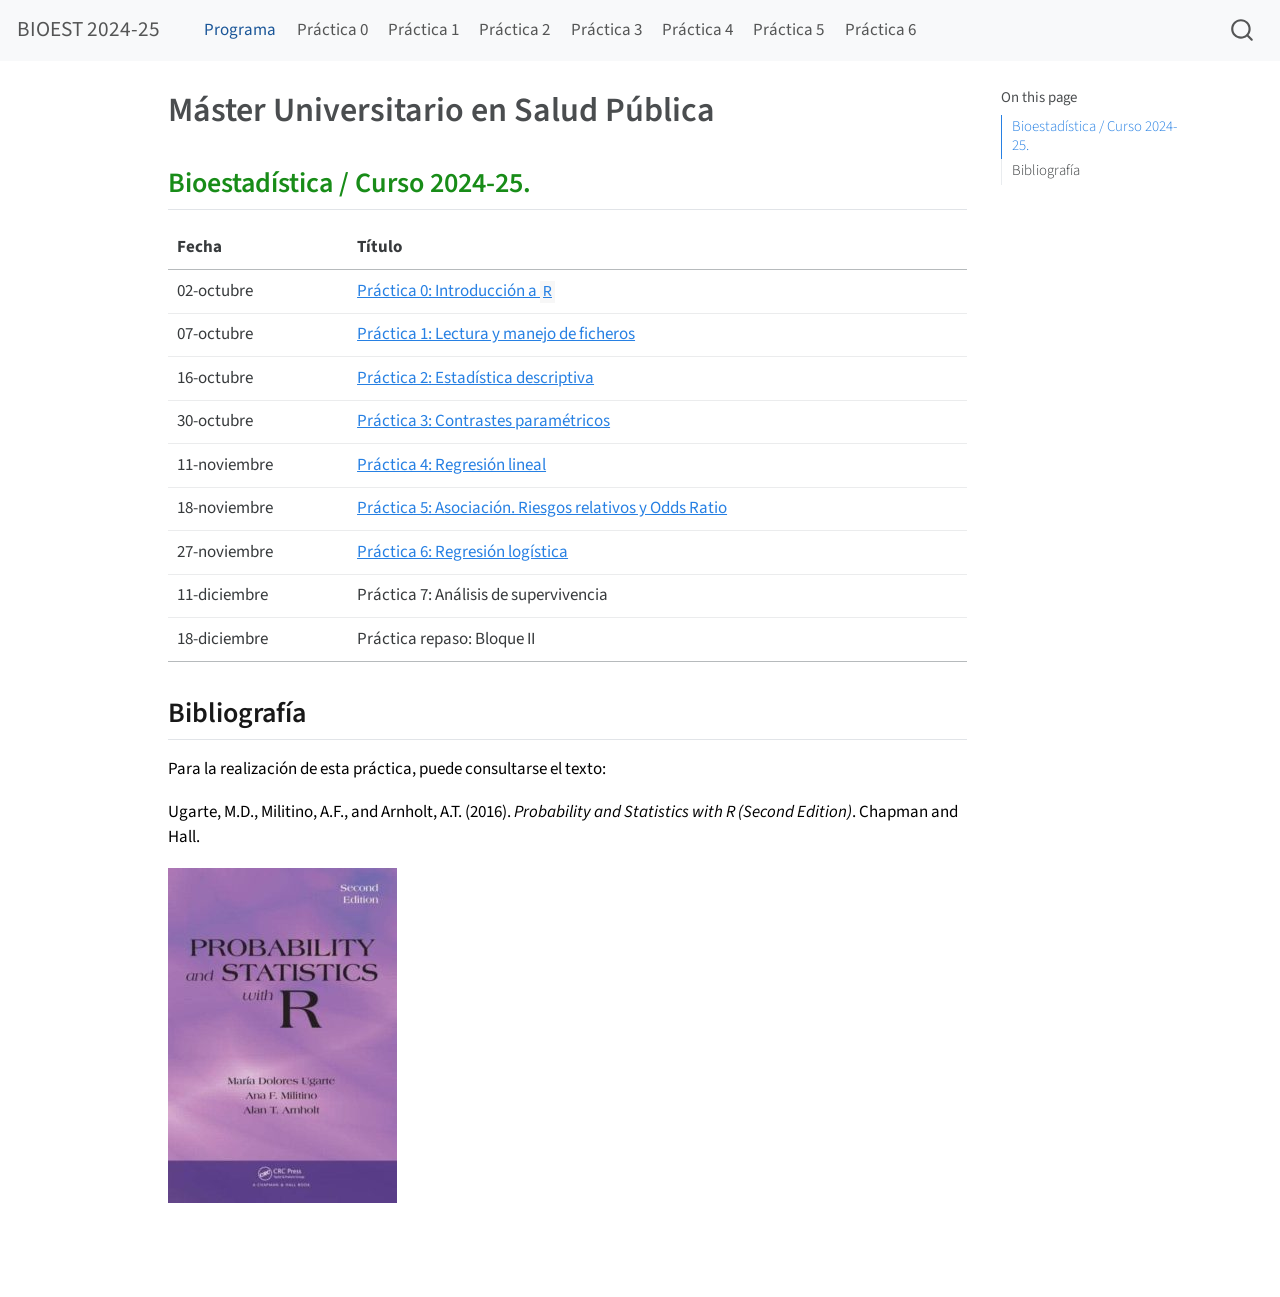
==== commit c5e43888: "Practica 6" ====
--- a/docs/index.html
+++ b/docs/index.html
@@ -109,6 +109,10 @@
     <a class="nav-link" href="./Practica5.html" rel="" target="">
  <span class="menu-text">Práctica 5</span></a>
   </li>  
+  <li class="nav-item">
+    <a class="nav-link" href="./Practica6.html" rel="" target="">
+ <span class="menu-text">Práctica 6</span></a>
+  </li>  
 </ul>
             <div class="quarto-navbar-tools ms-auto">
 </div>
@@ -186,7 +190,7 @@
 </tr>
 <tr class="odd">
 <td>27-noviembre</td>
-<td>Práctica 6: Regresión logística</td>
+<td><a href="./Practica6.html">Práctica 6: Regresión logística</a></td>
 </tr>
 <tr class="even">
 <td>11-diciembre</td>
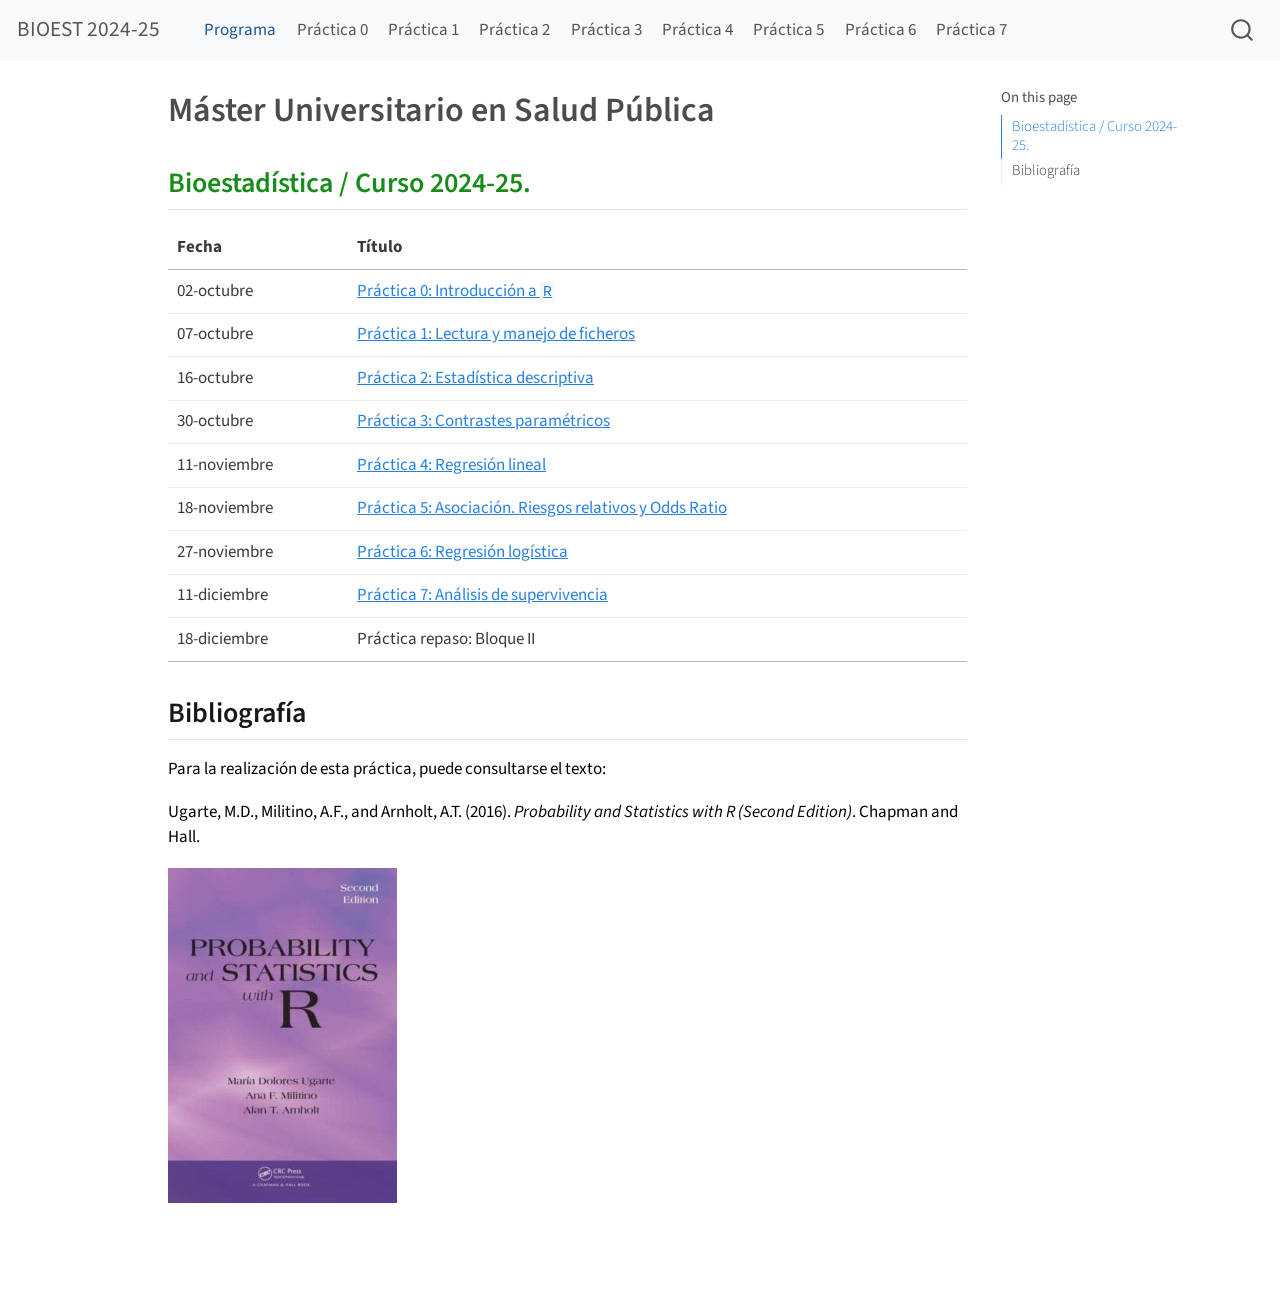
==== commit be110b83: "Practica 7" ====
--- a/docs/index.html
+++ b/docs/index.html
@@ -113,6 +113,10 @@
     <a class="nav-link" href="./Practica6.html" rel="" target="">
  <span class="menu-text">Práctica 6</span></a>
   </li>  
+  <li class="nav-item">
+    <a class="nav-link" href="./Practica7.html" rel="" target="">
+ <span class="menu-text">Práctica 7</span></a>
+  </li>  
 </ul>
             <div class="quarto-navbar-tools ms-auto">
 </div>
@@ -194,7 +198,7 @@
 </tr>
 <tr class="even">
 <td>11-diciembre</td>
-<td>Práctica 7: Análisis de supervivencia</td>
+<td><a href="./Practica7.html">Práctica 7: Análisis de supervivencia</a></td>
 </tr>
 <tr class="odd">
 <td>18-diciembre</td>
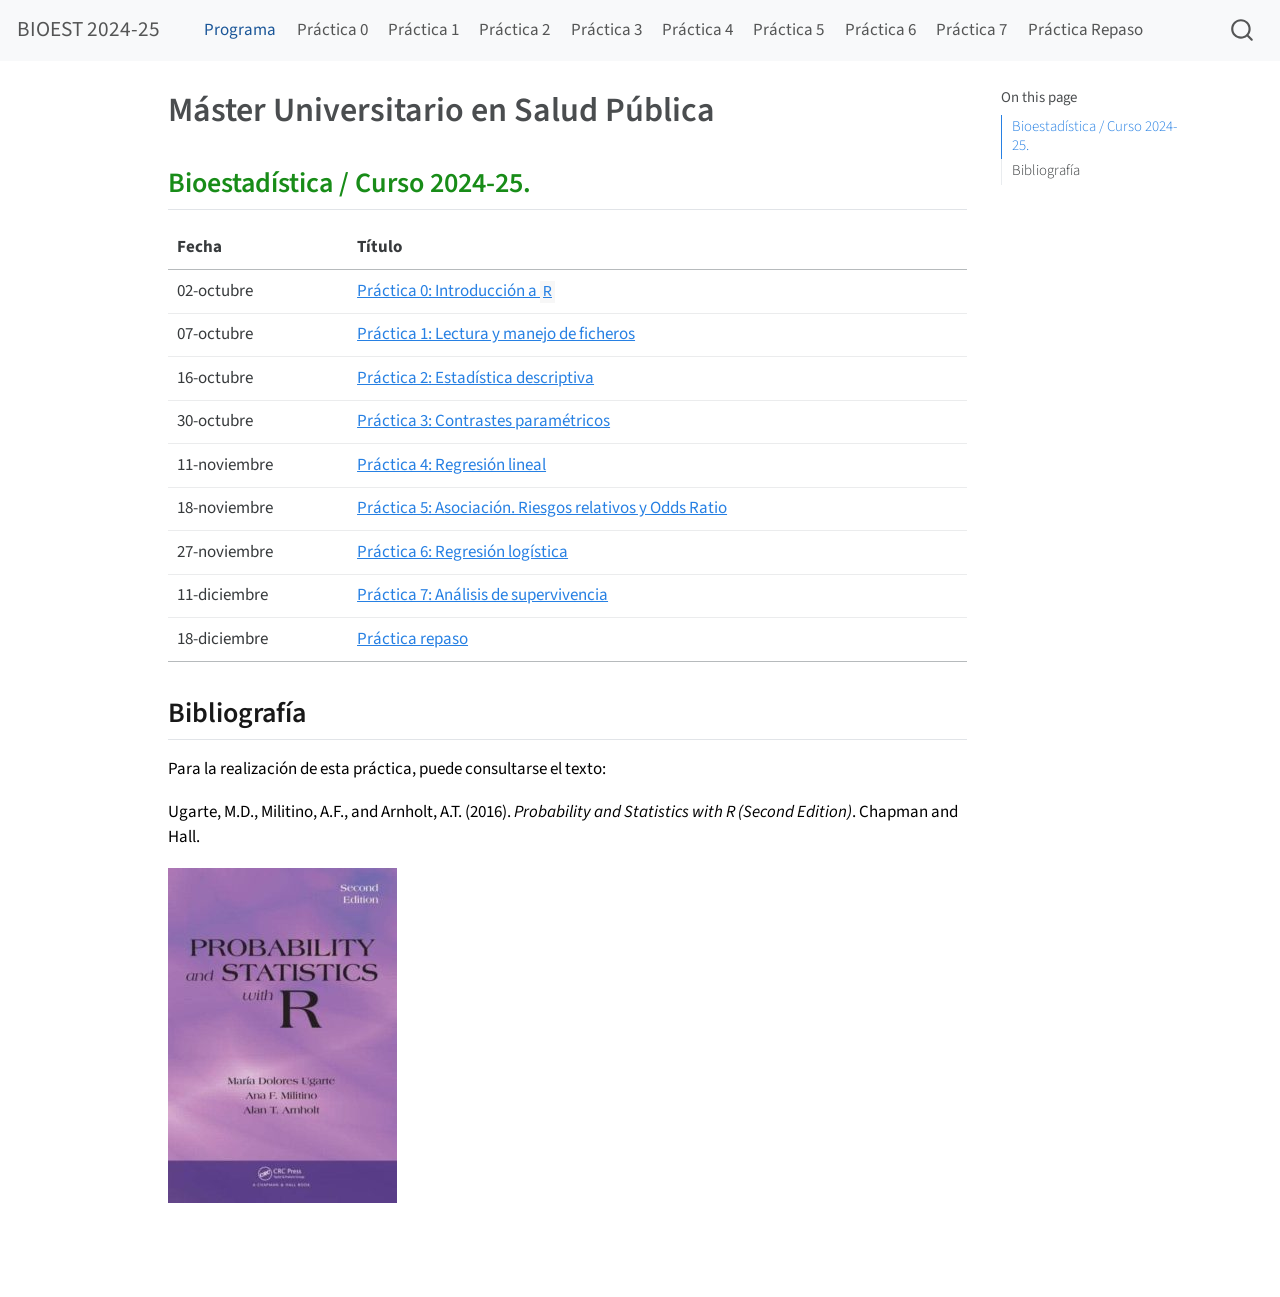
==== commit 8d5d0ff4: "Practica repaso" ====
--- a/docs/index.html
+++ b/docs/index.html
@@ -117,6 +117,10 @@
     <a class="nav-link" href="./Practica7.html" rel="" target="">
  <span class="menu-text">Práctica 7</span></a>
   </li>  
+  <li class="nav-item">
+    <a class="nav-link" href="./PracticaRepaso.html" rel="" target="">
+ <span class="menu-text">Práctica Repaso</span></a>
+  </li>  
 </ul>
             <div class="quarto-navbar-tools ms-auto">
 </div>
@@ -202,7 +206,7 @@
 </tr>
 <tr class="odd">
 <td>18-diciembre</td>
-<td>Práctica repaso: Bloque II</td>
+<td><a href="./PracticaRepaso.html">Práctica repaso</a></td>
 </tr>
 </tbody>
 </table>
